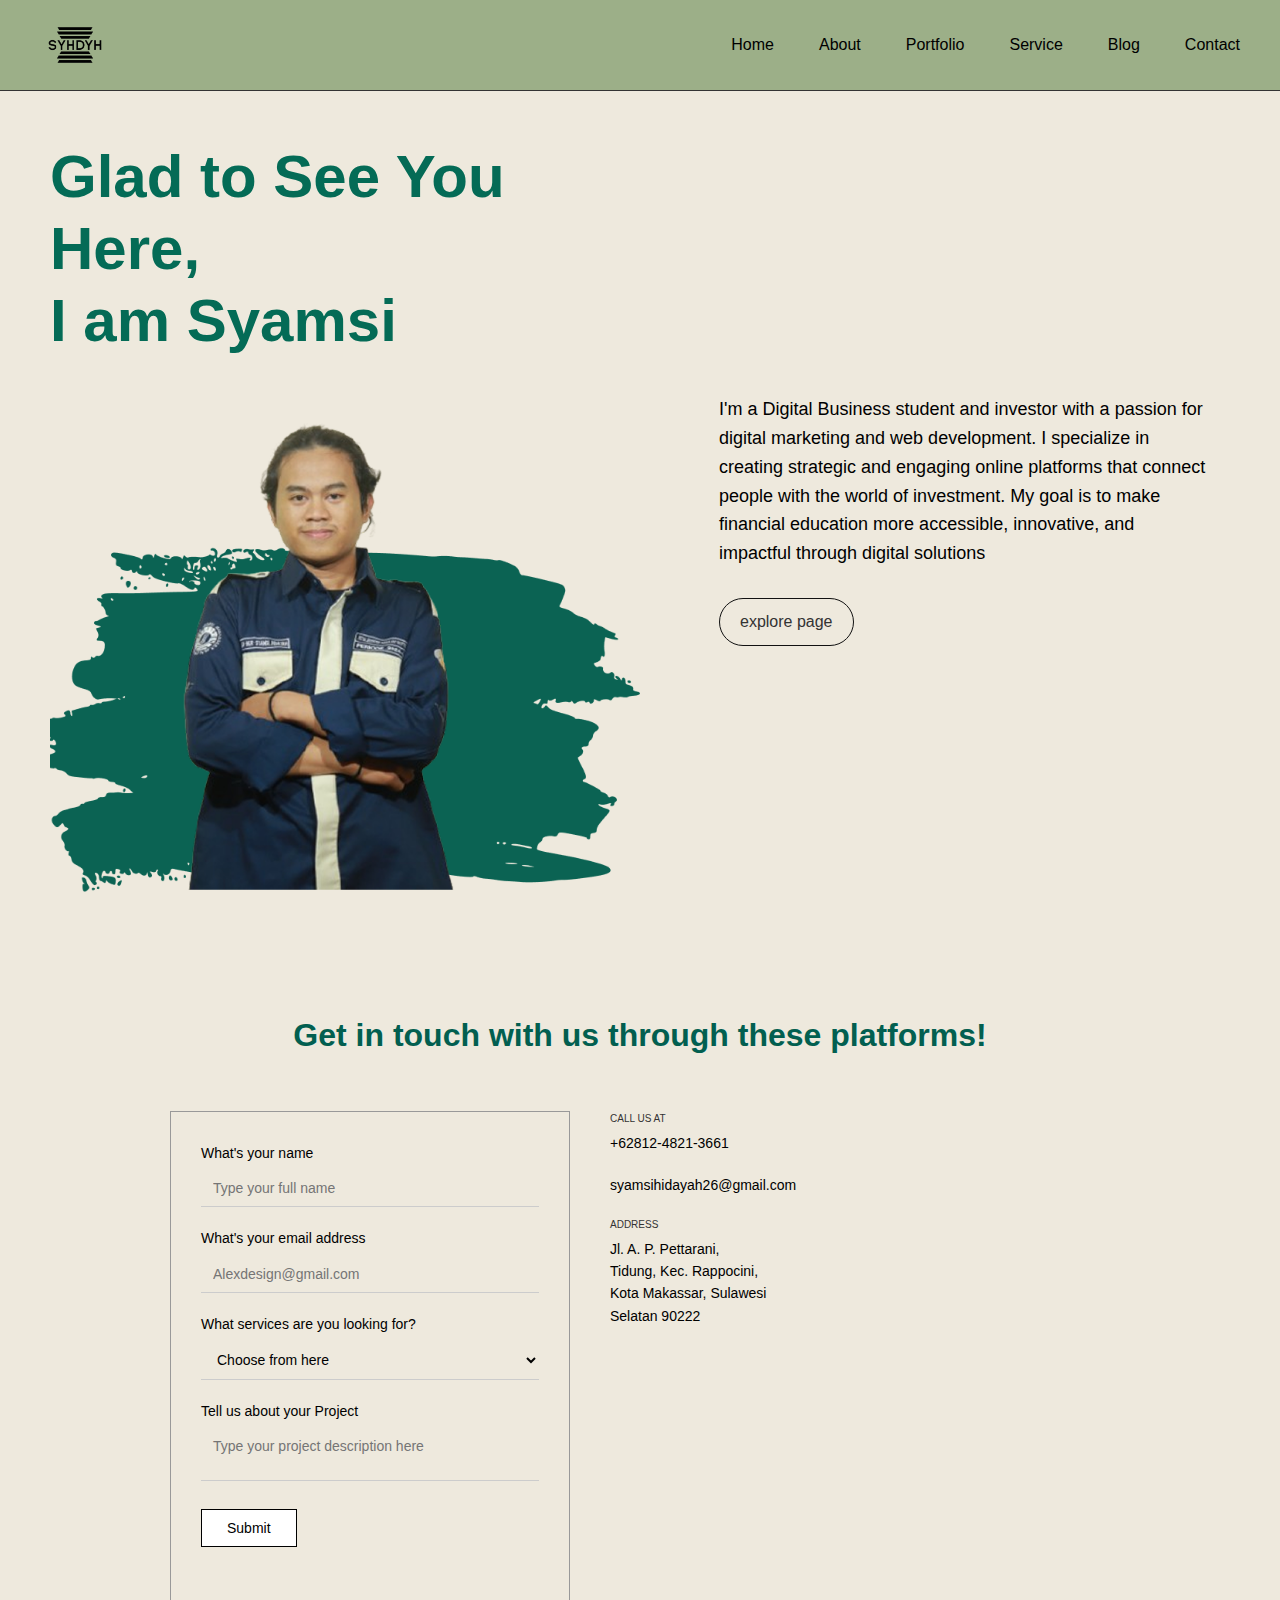
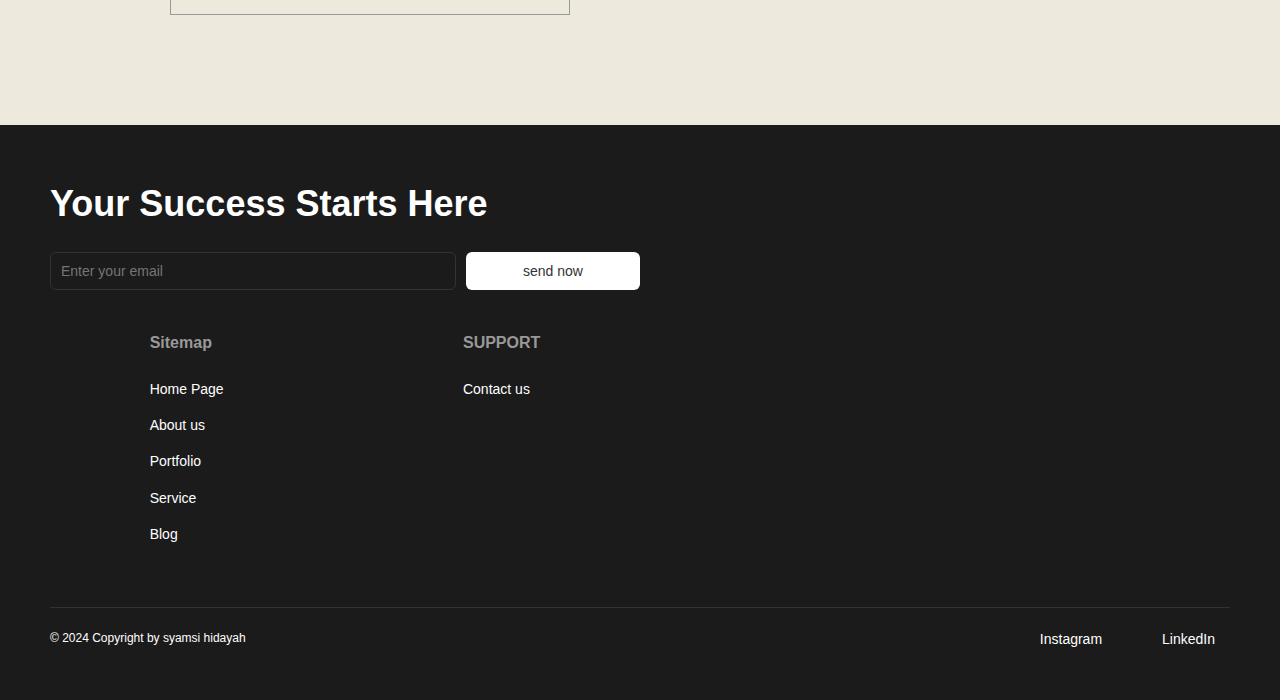
==== index.html @ 80191fd8 "first commit" ====
<!DOCTYPE html>
<html lang="en">
<head>
    <meta charset="UTF-8">
    <meta name="viewport" content="width=device-width, initial-scale=1.0">
    <title>SYHDYH - Digital Business & Investment</title>
    <link rel="stylesheet" href="style.css">
</head>
<body>
    <!-- Header Section -->
    <header>
        <div class="logo">
          <img src="asset/images/logo1.png" alt="SYHDYH Logo" width="70"> 
        </div>
        <nav>
            <ul>
                <li><a href="index.html">Home</a></li>
                <li><a href="about.html">About</a></li>
                <li><a href="portfolio.html">Portfolio</a></li>
                <li><a href="service.html">Service</a></li>
                <li><a href="blog.html">Blog</a></li>
                <li><a href="contact.html">Contact</a></li>
            </ul>
        </nav>
    </header>

    <!-- Hero Section -->
    <section class="hero">
        <div class="hero-content">
            <div class="hero-text">
                <h1>Glad to See You Here,<br>I am Syamsi</h1>
                <div class="hero-image">
                    <img src="asset/images/Vector (1).png" alt="Syamsi Photo">
                </div>
            </div>
            <div class="hero-description">
                <p>I'm a Digital Business student and investor with a passion for digital marketing and web development. I specialize in creating strategic and engaging online platforms that connect people with the world of investment. My goal is to make financial education more accessible, innovative, and impactful through digital solutions</p>
                <a href="about.html" class="button">explore page</a>
            </div>
        </div>
    </section>


    <!-- Contact Section -->
    <section class="contact">
        <h1>Get in touch with us through these platforms!</h1>
        
        <div class="contact-content">
            <div class="contact-form">
                <div class="form-group">
                    <label for="name">What's your name</label>
                    <input type="text" id="name" placeholder="Type your full name">
                </div>
                <div class="form-group">
                    <label for="email">What's your email address</label>
                    <input type="email" id="email" placeholder="Alexdesign@gmail.com">
                </div>
                <div class="form-group">
                    <label for="service">What services are you looking for?</label>
                    <select id="service">
                        <option>Choose from here</option>
                    </select>
                </div>
                <div class="form-group">
                    <label for="project">Tell us about your Project</label>
                    <textarea id="project" placeholder="Type your project description here"></textarea>
                </div>
                <button class="submit-btn">Submit</button>
            </div>
            
            <div class="contact-info">
                <div class="call-info">
                    <h3>CALL US AT</h3>
                    <p>+62812-4821-3661</p>
                    <p>syamsihidayah26@gmail.com</p>
                </div>
                
                <div class="address-info">
                    <h3>ADDRESS</h3>
                    <p>Jl. A. P. Pettarani,<br>Tidung, Kec. Rappocini,<br>Kota Makassar, Sulawesi<br>Selatan 90222</p>
                </div>
                
                <div class="map">
                  <iframe src="https://www.google.com/maps/embed?pb=!1m18!1m12!1m3!1d3973.5978811319296!2d119.43183027428509!3d-5.168203652189475!2m3!1f0!2f0!3f0!3m2!1i1024!2i768!4f13.1!3m3!1m2!1s0x2dbee2921c968ef5%3A0x5e45e54ba0e4859a!2sUnm%20Gunung%20Sari!5e0!3m2!1sid!2sid!4v1744036723711!5m2!1sid!2sid"
                    width="500"
                    height="250"
                    style="border:0;"
                    allowfullscreen=""
                    loading="lazy"
                    referrerpolicy="no-referrer-when-downgrade">
                  </iframe>
               </div>
           </section>


    <!-- Footer -->
    <footer>
        <div class="footer-top">
            <div class="footer-text">
                <h2>Your Success Starts Here</h2>
                <div class="subscribe">
                    <input type="email" placeholder="Enter your email">
                    <button>send now</button>
                </div>
            </div>
            
            <div class="footer-links">
                <div class="footer-column">
                    <h3>sitemap</h3>
                    <ul>
                        <li><a href="#">Home Page</a></li>
                        <li><a href="#">About us</a></li>
                        <li><a href="#">Portfolio</a></li>
                        <li><a href="#">Service</a></li>
                        <li><a href="#">Blog</a></li>
                    </ul>
                </div>
                
                <div class="footer-column">
                    <h3>SUPPORT</h3>
                    <ul>
                        <li><a href="#">Contact us</a></li>
                    </ul>
                </div>
            </div>
        </div>
        
        <div class="footer-bottom">
            <p>© 2024 Copyright by syamsi hidayah</p>
            <div class="social-links">
              <a href="https://www.instagram.com/skuuvsy?igsh=d215NnpuN252MmZx" target="_blank">
                <i class="fab fa-instagram"></i> Instagram
            </a>
            <a href="https://www.linkedin.com/in/muhammad-nur-syamsi-hidayah-328135246" target="_blank">
                <i class="fab fa-linkedin"></i> LinkedIn
            </a>
            </div>
        </div>
    </footer>
</body>
</html>
---- style.css ----
/* Global Styles */
* {
    margin: 0;
    padding: 0;
    box-sizing: border-box;
    font-family: Arial, sans-serif;
}

body {
    background-color: #eaeee0;
    color: #333;
    line-height: 1.6;
}

a {
    text-decoration: none;
    color: inherit;
}

ul {
    list-style: none;
}

h1, h2, h3, h4 {
    font-weight: bold;
}

.button {
    display: inline-block;
    background-color: #c5ceb5;
    color: #333;
    padding: 12px 25px;
    border-radius: 30px;
    font-weight: bold;
    text-transform: lowercase;
    transition: all 0.3s ease;
}

.button:hover {
    background-color: #046b56;
    color: white;
}

/* Header Styles */
header {
    background-color: #c5ceb5;
    display: flex;
    justify-content: space-between;
    align-items: center;
    padding: 20px 50px;
}

.logo {
    display: flex;
    align-items: center;
}

.logo h1 {
    font-size: 24px;
    font-weight: bold;
    margin-left: 10px;
}

nav ul {
    display: flex;
}

nav ul li {
    margin-left: 25px;
}

nav ul li a {
    font-weight: 500;
}

nav ul li a:hover {
    color: #046b56;
}

/* Hero Section */
.hero {
    padding: 50px;
    min-height: 80vh;
    display: flex;
    align-items: center;
}

.hero-content {
    display: flex;
    justify-content: space-between;
    align-items: center;
    width: 100%;
}

.hero-text {
    position: relative;
    width: 50%;
}

.hero-text h1 {
    font-size: 60px;
    color: #046b56;
    line-height: 1.2;
    margin-bottom: 20px;
}

.hero-image {
    position: relative;
    margin-top: 30px;
}

.hero-image img {
    max-width: 100%;
    position: relative;
    z-index: 2;
}

.hero-description {
    width: 45%;
    padding: 20px;
}

.hero-description p {
    font-size: 18px;
    margin-bottom: 30px;
}

/* Journey Section */
.journey {
    padding: 50px;
}

.journey h2 {
    font-size: 36px;
    color: #046b56;
    margin-bottom: 30px;
}

.journey-content {
    display: flex;
    gap: 40px;
}

.profile-image {
    position: relative;
    width: 40%;
}

.profile-image img {
    width: 100%;
    position: relative;
    z-index: 2;
}

.about-me {
    width: 60%;
}

.about-me h3 {
    font-size: 24px;
    margin-bottom: 20px;
}

.profile-info h4 {
    font-size: 20px;
    margin-bottom: 15px;
}

.profile-info p {
    margin-bottom: 15px;
    font-size: 14px;
}

.personal-info {
    display: flex;
    gap: 20px;
    margin-top: 30px;
}

.personal-info p {
    font-size: 14px;
    line-height: 1.5;
}


#portfolio {
    padding: 50px 20px;
}

.section-title {
    text-align: center;
    font-size: 2rem;
    margin-bottom: 30px;
}

.experience-items {
    display: flex;
    flex-direction: column;
    gap: 40px;
    padding: 0 60px;
  }
  
  .experience-item {
    display: flex;
    gap: 30px;
    align-items: flex-start;
    background: #f5f3eb;
    padding: 20px;
    border-radius: 12px;
  }
  
  .experience-item img {
    width: 200px;
    border-radius: 10px;
  }
  
  /* Reset dasar */
* {
    margin: 0;
    padding: 0;
    box-sizing: border-box;
    font-family: 'Poppins', sans-serif;
  }
  
  body {
    background-color: #eee9dd;
    color: #111;
  }
  
  /* Header */
  header {
    background-color: #8fa481;
    display: flex;
    justify-content: space-between;
    align-items: center;
    padding: 15px 60px;
    border-bottom: 2px solid #000;
  }
  
  header .logo img {
    width: 70px;
  }
  
  nav ul {
    display: flex;
    gap: 20px;
    list-style: none;
  }
  
  nav ul li a {
    text-decoration: none;
    color: #000;
    font-weight: 500;
  }
  
  .section-title {
    font-size: 28px;
    font-weight: bold;
    padding: 40px 60px 20px;
    color: #044d40;
  }
  
  /* Experience Section */
  .experience-items {
    display: flex;
    flex-direction: column;
    gap: 40px;
    padding: 0 60px;
  }
  
  .experience-item {
    display: flex;
    gap: 30px;
    align-items: flex-start;
    background: #f5f3eb;
    padding: 20px;
    border-radius: 12px;
  }
  
  .experience-item img {
    width: 200px;
    border-radius: 10px;
  }
  
  .experience-content .year {
    color: red;
    font-weight: bold;
  }
  
  .experience-content h3 {
    text-transform: lowercase;
    font-weight: bold;
    margin: 5px 0;
  }
  
  .view-btn {
    display: inline-block;
    margin-top: 10px;
    padding: 6px 12px;
    border: 1px solid #444;
    text-decoration: none;
    color: #000;
    background: #fff;
    transition: 0.3s;
  }
  
  .view-btn:hover {
    background: #ddd;
  }
  
  /* Certificate Section */
  .certificates {
    padding: 40px 60px;
  }
  
  .certificate-items {
    display: flex;
    gap: 20px;
    flex-wrap: wrap;
    justify-content: flex-start;
  }
  
  .certificate-item {
    background: white;
    border-radius: 10px;
    width: 250px;
    padding: 15px;
    box-shadow: 0 2px 8px rgba(0,0,0,0.1);
  }
  
  .certificate-item img {
    width: 100%;
    border-radius: 8px;
  }
  
  /* Tombol View All */
  .centered-btn {
    display: flex;
    justify-content: center;
    margin: 20px 0;
  }
  
  .view-all {
    padding: 8px 16px;
    border: 1px solid #444;
    text-decoration: none;
    color: #000;
    background: #fff;
    transition: 0.3s;
  }
  
  .view-all:hover {
    background: #ddd;
  }
  
  /* Footer */
  footer {
    background: #1c1c1c;
    color: #fff;
    padding: 40px 60px;
  }
  
  .footer-top {
    display: flex;
    justify-content: space-between;
    flex-wrap: wrap;
    gap: 40px;
  }
  
  .footer-text h2 {
    font-size: 22px;
    margin-bottom: 10px;
  }
  
  .subscribe {
    display: flex;
    gap: 10px;
  }
  
  .subscribe input {
    padding: 10px;
    border: none;
    border-radius: 6px;
    width: 250px;
  }
  
  .subscribe button {
    background: #eee9dd;
    border: none;
    padding: 10px 16px;
    border-radius: 6px;
    cursor: pointer;
  }
  
  .footer-column h3 {
    text-transform: uppercase;
    font-size: 16px;
    margin-bottom: 10px;
  }
  
  .footer-column ul {
    list-style: none;
  }
  
  .footer-column ul li a {
    text-decoration: none;
    color: #fff;
    line-height: 1.8;
  }
  
  .footer-bottom {
    display: flex;
    justify-content: space-between;
    align-items: center;
    margin-top: 40px;
    border-top: 1px solid #444;
    padding-top: 20px;
  }
  
  .social-links a {
    color: #fff;
    margin-left: 20px;
    text-decoration: none;
  }  
  
/* GENERAL RESET */
* {
    margin: 0;
    padding: 0;
    box-sizing: border-box;
    font-family: 'Poppins', sans-serif;
  }
  
  /* HEADER */
  header {
    display: flex;
    justify-content: space-between;
    align-items: center;
    padding: 20px 60px;
    background-color: #a4b897;
    border-bottom: 1px solid #333;
  }
  nav ul {
    list-style: none;
    display: flex;
    gap: 20px;
  }
  nav a {
    text-decoration: none;
    color: #111;
    font-weight: 400;
  }
  
  /* MAIN SERVICE SECTION */
  .investment {
    background: #f7f2e8;
    padding: 80px 60px;
  }
  .investment h1 {
    font-size: 4rem;
    color: #005837;
    margin-bottom: 40px;
  }
  .investment-content {
    display: flex;
    justify-content: space-between;
    align-items: center;
    margin-bottom: 80px;
  }
  .investment-services {
    max-width: 400px;
  }
  .service-items {
    display: flex;
    flex-direction: column;
    gap: 20px;
    margin-bottom: 30px;
  }
  .service-item {
    padding: 10px;
    border-bottom: 1px solid #aaa;
    font-weight: 300;
    cursor: pointer;
  }
  .service-item.active {
    font-weight: bold;
  }
  .investment-image {
    position: relative;
  }
  .investment-image img {
    max-height: 400px;
    z-index: 2;
    position: relative;
  }
  .green-splash {
    background-color: #005837;
    position: absolute;
    width: 100%;
    height: 100%;
    z-index: 1;
    top: 30px;
    left: -30px;
    clip-path: polygon(0 0, 100% 20%, 80% 100%, 0 80%);
  }
  
  /* EXPERTISE SECTION */
  .investment h2 {
    font-size: 2.5rem;
    color: #005837;
    margin-bottom: 40px;
  }
  .expertise-content {
    display: flex;
    justify-content: space-between;
    align-items: center;
  }
  .expertise-info {
    max-width: 400px;
  }
  .expertise-info h3 {
    font-size: 1.2rem;
    margin-bottom: 10px;
  }
  .expertise-info p {
    font-size: 0.9rem;
    margin-bottom: 30px;
  }
  .expertise-item {
    display: flex;
    justify-content: space-between;
    margin-bottom: 15px;
    font-weight: 500;
  }
  .expertise-item .plus {
    font-weight: bold;
    font-size: 1.2rem;
  }
  .graph-image img {
    max-width: 300px;
  }
  
  /* BUTTONS */
  .button, button {
    padding: 10px 20px;
    border: 1px solid #111;
    background-color: transparent;
    font-weight: 500;
    cursor: pointer;
    transition: all 0.3s;
  }
  .button:hover, button:hover {
    background-color: #111;
    color: white;
  }
  
  /* FOOTER */
  footer {
    background-color: #111;
    color: white;
    padding: 60px;
  }
  .footer-top {
    display: flex;
    justify-content: space-between;
    flex-wrap: wrap;
  }
  .footer-text h2 {
    font-size: 2rem;
    margin-bottom: 20px;
  }
  .subscribe {
    display: flex;
    gap: 10px;
  }
  .subscribe input {
    padding: 10px;
    border: none;
    outline: none;
    width: 200px;
  }
  .subscribe button {
    background-color: white;
    color: black;
    border: none;
    padding: 10px 20px;
    cursor: pointer;
  }
  .footer-links {
    display: flex;
    gap: 60px;
  }
  .footer-column h3 {
    margin-bottom: 15px;
    font-size: 1rem;
  }
  .footer-column ul {
    list-style: none;
  }
  .footer-column li {
    margin-bottom: 10px;
  }
  .footer-column a {
    color: white;
    text-decoration: none;
    font-size: 0.9rem;
  }
  .footer-bottom {
    margin-top: 40px;
    border-top: 1px solid #444;
    padding-top: 20px;
    display: flex;
    justify-content: space-between;
    flex-wrap: wrap;
    font-size: 0.8rem;
  }
  .social-links a {
    color: white;
    margin-right: 15px;
    text-decoration: none;
  }
  

/* Article Section */
.articles {
    padding: 50px;
}

.articles h1 {
    font-size: 48px;
    color: #046b56;
    text-align: center;
    margin-bottom: 30px;
}

.article-tabs {
    display: flex;
    justify-content: center;
    gap: 30px;
    margin-bottom: 30px;
}

.tab {
    font-size: 18px;
    cursor: pointer;
}

.tab.active {
    color: #046b56;
    font-weight: bold;
}

.article-items {
    display: grid;
    grid-template-columns: repeat(3, 1fr);
    gap: 20px;
    margin-bottom: 30px;
}

.article-item {
    position: relative;
}

.article-item img {
    width: 100%;
    height: 180px;
    object-fit: cover;
    border-radius: 5px;
}

.category {
    display: block;
    font-size: 12px;
    color: #666;
    margin: 10px 0;
}

.article-item h3 {
    font-size: 16px;
    margin-bottom: 10px;
}

.article-item a {
    font-size: 14px;
    color: #046b56;
}

.see-more {
    display: block;
    background-color: #c5ceb5;
    width: 120px;
    padding: 10px 20px;
    border-radius: 5px;
    text-align: center;
    margin: 30px auto;
}

.blog-items {
    display: grid;
    grid-template-columns: repeat(3, 1fr);
    gap: 20px;
    margin-bottom: 30px;
}

.blog-item img {
    width: 100%;
    height: 180px;
    object-fit: cover;
    margin-bottom: 15px;
}

.blog-item h3 {
    font-size: 16px;
    text-align: center;
}

/* General Styles */
body {
    font-family: 'Poppins', sans-serif;
    margin: 0;
    padding: 0;
    color: #000;
}

/* Header (optional tweak) */
header {
    display: flex;
    justify-content: space-between;
    align-items: center;
    padding: 10px 40px;
    background-color: #9CAF88;
}

nav ul {
    display: flex;
    list-style: none;
    gap: 20px;
}

nav ul li a {
    text-decoration: none;
    color: #000;
    font-weight: 400;
}

/* Contact Section */
.contact {
    padding: 60px 40px;
}

.contact h1 {
    font-size: 32px;
    font-weight: 700;
    color: #025F50;
    text-align: center;
    margin-bottom: 50px;
}

.contact-content {
    display: flex;
    flex-wrap: wrap;
    gap: 40px;
    justify-content: center;
}

/* Contact Form */
.contact-form {
    flex: 1;
    min-width: 350px;
    max-width: 400px;
    border: 1px solid #999;
    padding: 30px;
}

.form-group {
    margin-bottom: 20px;
}

.form-group label {
    display: block;
    font-size: 14px;
    margin-bottom: 6px;
}

.form-group input,
.form-group textarea,
.form-group select {
    width: 100%;
    padding: 10px 12px;
    font-size: 14px;
    border: none;
    border-bottom: 1px solid #ccc;
    outline: none;
    resize: none;
    background: transparent;
}

.submit-btn {
    padding: 10px 25px;
    font-size: 14px;
    border: 1px solid #000;
    background: white;
    cursor: pointer;
}

/* Contact Info */
.contact-info {
    flex: 1;
    min-width: 350px;
    max-width: 500px;
}

.call-info h3,
.address-info h3 {
    font-size: 10px;
    font-weight: 500;
    color: #333;
    margin-bottom: 5px;
    text-transform: uppercase;
}

.call-info p,
.address-info p {
    font-size: 14px;
    margin: 5px 0 20px 0;
    color: #000;
}

/* Map */
.map iframe {
    width: 100%;
    height: 250px;
    border: none;
    margin-top: 10px;
}

/* Footer */
footer {
    background-color: #141414;
    color: #fff;
    padding: 60px 40px 20px;
    margin-top: 50px;
}

.footer-top {
    display: flex;
    justify-content: space-between;
    flex-wrap: wrap;
    gap: 40px;
    margin-bottom: 30px;
}

.footer-text h2 {
    font-size: 24px;
    margin-bottom: 20px;
}

.subscribe {
    display: flex;
    gap: 10px;
}

.subscribe input {
    padding: 10px;
    width: 200px;
    font-size: 14px;
    border: none;
}

.subscribe button {
    padding: 10px 20px;
    font-size: 14px;
    border: none;
    background: #fff;
    color: #000;
    cursor: pointer;
}

.footer-links {
    display: flex;
    gap: 40px;
}

.footer-column h3 {
    text-transform: uppercase;
    font-size: 14px;
    margin-bottom: 10px;
}

.footer-column ul {
    list-style: none;
    padding: 0;
}

.footer-column li {
    margin-bottom: 6px;
}

.footer-column a {
    color: #fff;
    font-size: 14px;
    text-decoration: none;
}

.footer-bottom {
    border-top: 1px solid #555;
    padding-top: 20px;
    display: flex;
    justify-content: space-between;
    align-items: center;
    flex-wrap: wrap;
}

.footer-bottom p {
    font-size: 12px;
}

.social-links a {
    color: #fff;
    text-decoration: none;
    margin-right: 15px;
    font-size: 14px;
    display: inline-flex;
    align-items: center;
}

.social-links i {
    margin-right: 5px;
}


/* Footer */
footer {
    background-color: #1b1b1b;
    color: white;
    padding: 50px;
}

.footer-top {
    display: flex;
    justify-content: space-between;
    margin-bottom: 50px;
}

.footer-text {
    width: 50%;
}

.footer-text h2 {
    font-size: 36px;
    margin-bottom: 20px;
}

.subscribe {
    display: flex;
    margin-top: 20px;
}

.subscribe input {
    width: 70%;
    padding: 10px;
    border: 1px solid #333;
    background-color: transparent;
    color: white;
}

.subscribe button {
    width: 30%;
    background-color: white;
    color: #333;
    border: none;
    padding: 10px;
    cursor: pointer;
}

.footer-links {
    width: 50%;
    display: flex;
    justify-content: space-around;
}

.footer-column h3 {
    color: #999;
    font-size: 16px;
    margin-bottom: 20px;
    text-transform: capitalize;
}

.footer-column ul li {
    margin-bottom: 10px;
}

.footer-column ul li a:hover {
    color: #c5ceb5;
}

.footer-bottom {
    display: flex;
    justify-content: space-between;
    align-items: center;
    padding-top: 20px;
    border-top: 1px solid #333;
}

.social-links {
    display: flex;
    gap: 20px;
}

.social-link {
    display: flex;
    align-items: center;
    gap: 5px;
}

/* Responsive Styles */
@media (max-width: 992px) {
    .hero-content, 
    .journey-content,
    .investment-content,
    .expertise-content,
    .contact-content,
    .footer-top {
        flex-direction: column;
    }
    
    .hero-text,
    .hero-description,
    .profile-image,
    .about-me,
    .investment-services,
    .investment-image,
    .expertise-info,
    .graph-image,
    .contact-form,
    .contact-info,
    .footer-text,
    .footer-links {
        width: 100%;
        margin-bottom: 30px;
    }
    
    .experience-items,
    .certificate-items,
    .article-items,
    .blog-items {
        grid-template-columns: repeat(2, 1fr);
    }
    
    header {
        flex-direction: column;
        padding: 20px;
    }
    
    nav ul {
        margin-top: 20px;
        flex-wrap: wrap;
        justify-content: center;
    }
    
    nav ul li {
        margin: 0 10px 10px;
    }
}

@media (max-width: 768px) {
    .experience-items,
    .certificate-items,
    .article-items,
    .blog-items {
        grid-template-columns: 1fr;
    }
    
    .hero-text h1 {
        font-size: 42px;
    }
    
    .investment h1 {
        font-size: 36px;
    }
    
    .personal-info {
        flex-direction: column;
    }
    
    .footer-bottom {
        flex-direction: column;
        gap: 20px;
    }
    
    .social-links {
        width: 100%;
        justify-content: center;
    }
}
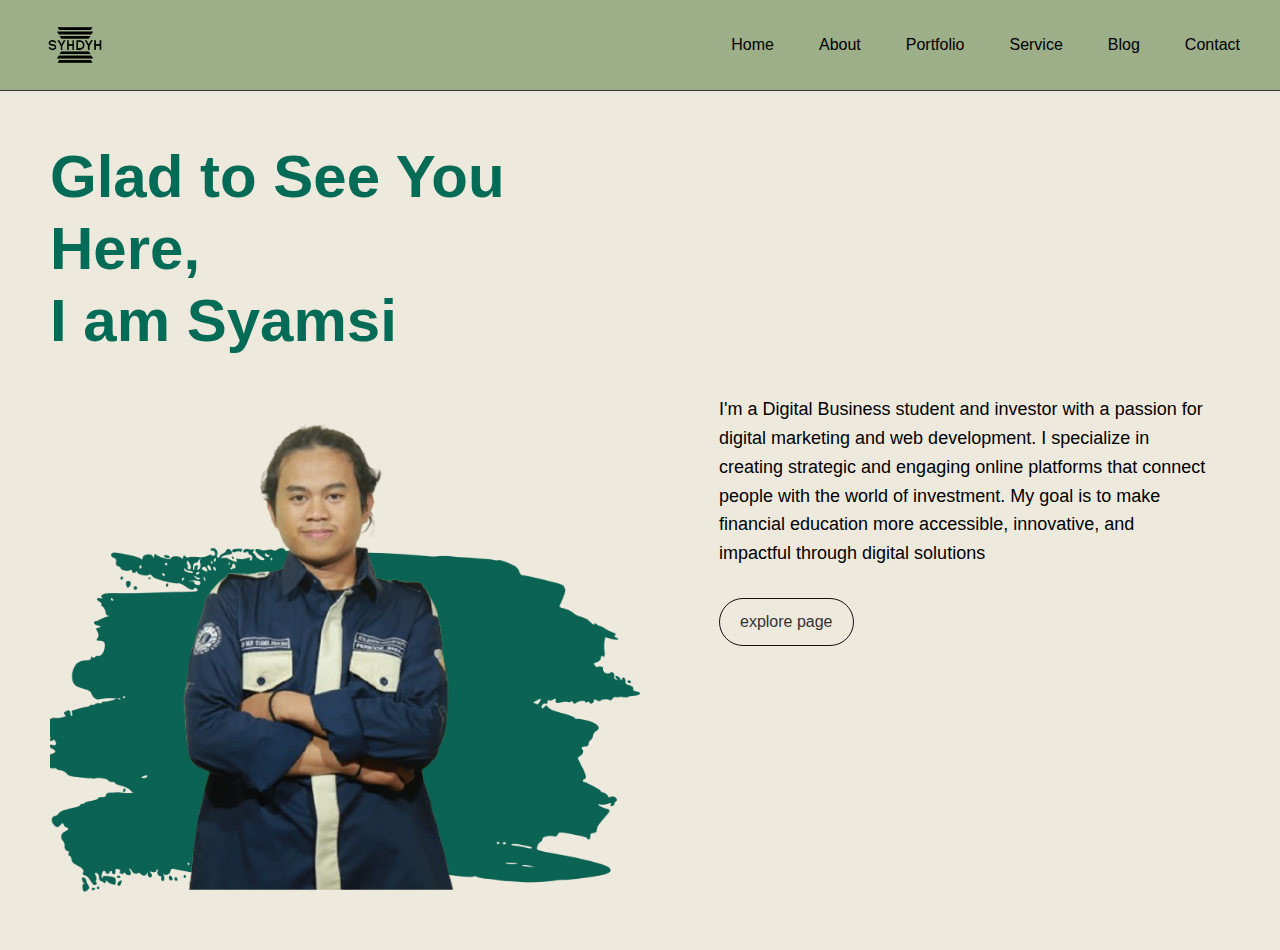
==== commit 961a9d74: "update" ====
--- a/index.html
+++ b/index.html
@@ -5,6 +5,8 @@
     <meta name="viewport" content="width=device-width, initial-scale=1.0">
     <title>SYHDYH - Digital Business & Investment</title>
     <link rel="stylesheet" href="style.css">
+    <link href="https://fonts.googleapis.com/css2?family=Outfit:wght@300;400;500;700&family=Teko:wght@400;600;700&display=swap" rel="stylesheet">
+
 </head>
 <body>
     <!-- Header Section -->
@@ -40,102 +42,5 @@
         </div>
     </section>
 
-
-    <!-- Contact Section -->
-    <section class="contact">
-        <h1>Get in touch with us through these platforms!</h1>
-        
-        <div class="contact-content">
-            <div class="contact-form">
-                <div class="form-group">
-                    <label for="name">What's your name</label>
-                    <input type="text" id="name" placeholder="Type your full name">
-                </div>
-                <div class="form-group">
-                    <label for="email">What's your email address</label>
-                    <input type="email" id="email" placeholder="Alexdesign@gmail.com">
-                </div>
-                <div class="form-group">
-                    <label for="service">What services are you looking for?</label>
-                    <select id="service">
-                        <option>Choose from here</option>
-                    </select>
-                </div>
-                <div class="form-group">
-                    <label for="project">Tell us about your Project</label>
-                    <textarea id="project" placeholder="Type your project description here"></textarea>
-                </div>
-                <button class="submit-btn">Submit</button>
-            </div>
-            
-            <div class="contact-info">
-                <div class="call-info">
-                    <h3>CALL US AT</h3>
-                    <p>+62812-4821-3661</p>
-                    <p>syamsihidayah26@gmail.com</p>
-                </div>
-                
-                <div class="address-info">
-                    <h3>ADDRESS</h3>
-                    <p>Jl. A. P. Pettarani,<br>Tidung, Kec. Rappocini,<br>Kota Makassar, Sulawesi<br>Selatan 90222</p>
-                </div>
-                
-                <div class="map">
-                  <iframe src="https://www.google.com/maps/embed?pb=!1m18!1m12!1m3!1d3973.5978811319296!2d119.43183027428509!3d-5.168203652189475!2m3!1f0!2f0!3f0!3m2!1i1024!2i768!4f13.1!3m3!1m2!1s0x2dbee2921c968ef5%3A0x5e45e54ba0e4859a!2sUnm%20Gunung%20Sari!5e0!3m2!1sid!2sid!4v1744036723711!5m2!1sid!2sid"
-                    width="500"
-                    height="250"
-                    style="border:0;"
-                    allowfullscreen=""
-                    loading="lazy"
-                    referrerpolicy="no-referrer-when-downgrade">
-                  </iframe>
-               </div>
-           </section>
-
-
-    <!-- Footer -->
-    <footer>
-        <div class="footer-top">
-            <div class="footer-text">
-                <h2>Your Success Starts Here</h2>
-                <div class="subscribe">
-                    <input type="email" placeholder="Enter your email">
-                    <button>send now</button>
-                </div>
-            </div>
-            
-            <div class="footer-links">
-                <div class="footer-column">
-                    <h3>sitemap</h3>
-                    <ul>
-                        <li><a href="#">Home Page</a></li>
-                        <li><a href="#">About us</a></li>
-                        <li><a href="#">Portfolio</a></li>
-                        <li><a href="#">Service</a></li>
-                        <li><a href="#">Blog</a></li>
-                    </ul>
-                </div>
-                
-                <div class="footer-column">
-                    <h3>SUPPORT</h3>
-                    <ul>
-                        <li><a href="#">Contact us</a></li>
-                    </ul>
-                </div>
-            </div>
-        </div>
-        
-        <div class="footer-bottom">
-            <p>© 2024 Copyright by syamsi hidayah</p>
-            <div class="social-links">
-              <a href="https://www.instagram.com/skuuvsy?igsh=d215NnpuN252MmZx" target="_blank">
-                <i class="fab fa-instagram"></i> Instagram
-            </a>
-            <a href="https://www.linkedin.com/in/muhammad-nur-syamsi-hidayah-328135246" target="_blank">
-                <i class="fab fa-linkedin"></i> LinkedIn
-            </a>
-            </div>
-        </div>
-    </footer>
 </body>
 </html>--- a/style.css
+++ b/style.css
@@ -126,60 +126,91 @@
 }
 
 /* Journey Section */
-.journey {
-    padding: 50px;
-}
-
-.journey h2 {
-    font-size: 36px;
-    color: #046b56;
-    margin-bottom: 30px;
-}
-
-.journey-content {
-    display: flex;
-    gap: 40px;
-}
-
-.profile-image {
-    position: relative;
-    width: 40%;
-}
-
-.profile-image img {
-    width: 100%;
-    position: relative;
-    z-index: 2;
-}
-
-.about-me {
-    width: 60%;
-}
-
-.about-me h3 {
-    font-size: 24px;
-    margin-bottom: 20px;
-}
-
-.profile-info h4 {
-    font-size: 20px;
-    margin-bottom: 15px;
-}
-
-.profile-info p {
-    margin-bottom: 15px;
-    font-size: 14px;
-}
-
-.personal-info {
-    display: flex;
-    gap: 20px;
-    margin-top: 30px;
-}
-
-.personal-info p {
-    font-size: 14px;
-    line-height: 1.5;
+.about-wrapper {
+  padding: 60px;
+  background-color: #eee9dd;
+}
+
+.about-hero {
+  display: flex;
+  align-items: flex-start;
+  justify-content: space-between;
+  margin-bottom: 60px;
+  position: relative;
+  gap: 40px;
+}
+
+.profile-img {
+  width: 560px;
+  max-width: 100%;
+}
+
+.hero-right {
+  position: absolute;
+  right: 80px;
+  top: 160px; 
+  text-align: right;
+}
+
+.hero-right h1 {
+  font-size: 60px;
+  color: #046b56 !important;
+  margin-bottom: 100px; 
+}
+
+.explore-btn {
+  padding: 12px 28px;
+  font-size: 14px;
+  background-color: #c5ceb5;
+  border: none;
+  border-radius: 25px;
+  cursor: pointer;
+  transition: 0.3s;
+}
+
+.explore-btn:hover {
+  background-color: #046b56;
+  color: white;
+}
+
+.subtitle {
+  text-align: center;
+  font-weight: bold;
+  font-size: 20px;
+  margin-bottom: 30px;
+  font-family: 'Poppins', sans-serif;
+}
+
+.about-details {
+  display: flex;
+  justify-content: space-between;
+  gap: 40px;
+  flex-wrap: wrap;
+}
+
+.left-info {
+  flex: 1;
+  min-width: 280px;
+}
+
+.left-info h2 {
+  color: #046b56;
+  font-size: 20px;
+  margin-bottom: 20px;
+}
+
+.info-card {
+  background-color: #d7e0cb;
+  padding: 20px;
+  border-radius: 10px;
+  font-size: 14px;
+}
+
+.right-paragraph {
+  flex: 2;
+  min-width: 300px;
+  font-size: 15px;
+  line-height: 1.7;
 }
 
 
@@ -552,72 +583,6 @@
   .button:hover, button:hover {
     background-color: #111;
     color: white;
-  }
-  
-  /* FOOTER */
-  footer {
-    background-color: #111;
-    color: white;
-    padding: 60px;
-  }
-  .footer-top {
-    display: flex;
-    justify-content: space-between;
-    flex-wrap: wrap;
-  }
-  .footer-text h2 {
-    font-size: 2rem;
-    margin-bottom: 20px;
-  }
-  .subscribe {
-    display: flex;
-    gap: 10px;
-  }
-  .subscribe input {
-    padding: 10px;
-    border: none;
-    outline: none;
-    width: 200px;
-  }
-  .subscribe button {
-    background-color: white;
-    color: black;
-    border: none;
-    padding: 10px 20px;
-    cursor: pointer;
-  }
-  .footer-links {
-    display: flex;
-    gap: 60px;
-  }
-  .footer-column h3 {
-    margin-bottom: 15px;
-    font-size: 1rem;
-  }
-  .footer-column ul {
-    list-style: none;
-  }
-  .footer-column li {
-    margin-bottom: 10px;
-  }
-  .footer-column a {
-    color: white;
-    text-decoration: none;
-    font-size: 0.9rem;
-  }
-  .footer-bottom {
-    margin-top: 40px;
-    border-top: 1px solid #444;
-    padding-top: 20px;
-    display: flex;
-    justify-content: space-between;
-    flex-wrap: wrap;
-    font-size: 0.8rem;
-  }
-  .social-links a {
-    color: white;
-    margin-right: 15px;
-    text-decoration: none;
   }
   
 
@@ -929,88 +894,104 @@
 }
 
 
-/* Footer */
-footer {
-    background-color: #1b1b1b;
-    color: white;
-    padding: 50px;
+.footer {
+  background-color: #1a1a1a;
+  color: white;
+  padding: 60px 80px;
+  font-family: 'Poppins', sans-serif;
 }
 
 .footer-top {
-    display: flex;
-    justify-content: space-between;
-    margin-bottom: 50px;
-}
-
-.footer-text {
-    width: 50%;
-}
-
-.footer-text h2 {
-    font-size: 36px;
-    margin-bottom: 20px;
+  display: flex;
+  justify-content: space-between;
+  flex-wrap: wrap;
+}
+
+.footer-left h2 {
+  font-size: 36px;
+  font-weight: 700;
+  margin-bottom: 20px;
 }
 
 .subscribe {
-    display: flex;
-    margin-top: 20px;
+  display: flex;
+  gap: 10px;
+  margin-top: 20px;
 }
 
 .subscribe input {
-    width: 70%;
-    padding: 10px;
-    border: 1px solid #333;
-    background-color: transparent;
-    color: white;
+  padding: 12px 20px;
+  border: 1px solid #fff;
+  background-color: transparent;
+  color: white;
+  width: 250px;
 }
 
 .subscribe button {
-    width: 30%;
-    background-color: white;
-    color: #333;
-    border: none;
-    padding: 10px;
-    cursor: pointer;
-}
-
-.footer-links {
-    width: 50%;
-    display: flex;
-    justify-content: space-around;
+  padding: 12px 20px;
+  background-color: white;
+  color: black;
+  border: none;
+  cursor: pointer;
+  font-weight: bold;
+}
+
+.footer-right {
+  display: flex;
+  gap: 60px;
 }
 
 .footer-column h3 {
-    color: #999;
-    font-size: 16px;
-    margin-bottom: 20px;
-    text-transform: capitalize;
-}
-
-.footer-column ul li {
-    margin-bottom: 10px;
-}
-
-.footer-column ul li a:hover {
-    color: #c5ceb5;
+  font-size: 16px;
+  text-transform: uppercase;
+  margin-bottom: 12px;
+}
+
+.footer-column ul {
+  list-style: none;
+  padding: 0;
+}
+
+.footer-column li a {
+  color: white;
+  text-decoration: none;
+  display: block;
+  margin-bottom: 8px;
+  font-size: 14px;
 }
 
 .footer-bottom {
-    display: flex;
-    justify-content: space-between;
-    align-items: center;
-    padding-top: 20px;
-    border-top: 1px solid #333;
-}
-
-.social-links {
-    display: flex;
-    gap: 20px;
-}
-
-.social-link {
-    display: flex;
-    align-items: center;
-    gap: 5px;
+  margin-top: 40px;
+  display: flex;
+  justify-content: space-between;
+  align-items: center;
+  flex-wrap: wrap;
+}
+
+.footer-bottom p {
+  font-size: 14px;
+}
+
+.footer-bottom .social-links a {
+  display: inline-flex;
+  align-items: center;
+  margin-left: 20px;
+  color: white;
+  text-decoration: none;
+  border: 1px solid white;
+  padding: 8px 12px;
+  border-radius: 4px;
+  transition: background 0.3s;
+}
+
+.footer-bottom .social-links a img {
+  width: 16px;
+  height: 16px;
+  margin-right: 8px;
+}
+
+.footer-bottom .social-links a:hover {
+  background-color: #333;
 }
 
 /* Responsive Styles */
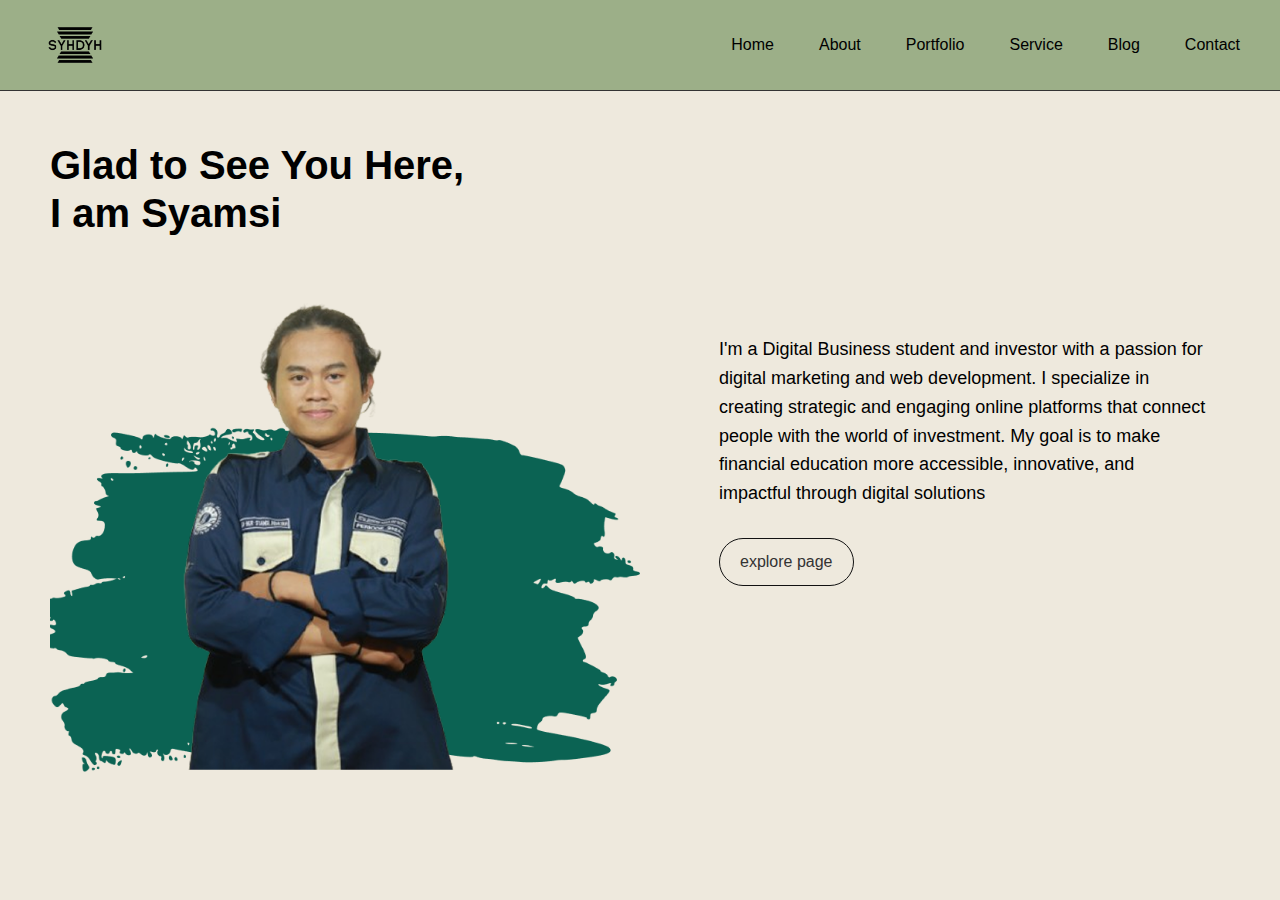
==== commit 24183357: "Update" ====
--- a/index.html
+++ b/index.html
@@ -21,7 +21,7 @@
                 <li><a href="portfolio.html">Portfolio</a></li>
                 <li><a href="service.html">Service</a></li>
                 <li><a href="blog.html">Blog</a></li>
-                <li><a href="contact.html">Contact</a></li>
+                <li><a href="Contact.html">Contact</a></li>
             </ul>
         </nav>
     </header>
--- a/style.css
+++ b/style.css
@@ -1,950 +1,855 @@
 /* Global Styles */
 * {
-    margin: 0;
-    padding: 0;
-    box-sizing: border-box;
-    font-family: Arial, sans-serif;
+  margin: 0;
+  padding: 0;
+  box-sizing: border-box;
+  font-family: Arial, sans-serif;
 }
 
 body {
-    background-color: #eaeee0;
-    color: #333;
-    line-height: 1.6;
+  background-color: #eaeee0;
+  color: #333;
+  line-height: 1.6;
 }
 
 a {
-    text-decoration: none;
-    color: inherit;
+  text-decoration: none;
+  color: inherit;
 }
 
 ul {
-    list-style: none;
+  list-style: none;
 }
 
 h1, h2, h3, h4 {
-    font-weight: bold;
+  font-weight: bold;
 }
 
 .button {
-    display: inline-block;
-    background-color: #c5ceb5;
-    color: #333;
-    padding: 12px 25px;
-    border-radius: 30px;
-    font-weight: bold;
-    text-transform: lowercase;
-    transition: all 0.3s ease;
+  display: inline-block;
+  background-color: #c5ceb5;
+  color: #333;
+  padding: 12px 25px;
+  border-radius: 30px;
+  font-weight: bold;
+  text-transform: lowercase;
+  transition: all 0.3s ease;
 }
 
 .button:hover {
-    background-color: #046b56;
-    color: white;
+  background-color: #046b56;
+  color: white;
 }
 
 /* Header Styles */
 header {
-    background-color: #c5ceb5;
-    display: flex;
-    justify-content: space-between;
-    align-items: center;
-    padding: 20px 50px;
+  background-color: #c5ceb5;
+  display: flex;
+  justify-content: space-between;
+  align-items: center;
+  padding: 20px 50px;
 }
 
 .logo {
-    display: flex;
-    align-items: center;
+  display: flex;
+  align-items: center;
 }
 
 .logo h1 {
-    font-size: 24px;
-    font-weight: bold;
-    margin-left: 10px;
+  font-size: 24px;
+  font-weight: bold;
+  margin-left: 10px;
 }
 
 nav ul {
-    display: flex;
+  display: flex;
 }
 
 nav ul li {
-    margin-left: 25px;
+  margin-left: 25px;
 }
 
 nav ul li a {
-    font-weight: 500;
+  font-weight: 500;
 }
 
 nav ul li a:hover {
-    color: #046b56;
+  color: #046b56;
 }
 
 /* Hero Section */
 .hero {
-    padding: 50px;
-    min-height: 80vh;
-    display: flex;
-    align-items: center;
+  padding: 50px;
+  min-height: 80vh;
+  display: flex;
+  align-items: center;
 }
 
 .hero-content {
-    display: flex;
-    justify-content: space-between;
-    align-items: center;
-    width: 100%;
+  display: flex;
+  justify-content: space-between;
+  align-items: center;
+  width: 100%;
 }
 
 .hero-text {
-    position: relative;
-    width: 50%;
+  position: relative;
+  width: 50%;
 }
 
 .hero-text h1 {
-    font-size: 60px;
-    color: #046b56;
-    line-height: 1.2;
-    margin-bottom: 20px;
+  font-size: 40px;
+  color: #000000;
+  line-height: 1.2;
+  margin-bottom: 20px;
 }
 
 .hero-image {
-    position: relative;
-    margin-top: 30px;
+  position: relative;
+  margin-top: 30px;
 }
 
 .hero-image img {
-    max-width: 100%;
-    position: relative;
-    z-index: 2;
+  max-width: 100%;
+  position: relative;
+  z-index: 2;
 }
 
 .hero-description {
-    width: 45%;
-    padding: 20px;
+  width: 45%;
+  padding: 20px;
 }
 
 .hero-description p {
-    font-size: 18px;
-    margin-bottom: 30px;
+  font-size: 18px;
+  margin-bottom: 30px;
 }
 
 /* Journey Section */
 .about-wrapper {
-  padding: 60px;
+padding: 60px;
+background-color: #eee9dd;
+}
+
+.about-hero {
+display: flex;
+align-items: flex-start;
+justify-content: space-between;
+margin-bottom: 60px;
+position: relative;
+gap: 40px;
+}
+
+.profile-img {
+width: 560px;
+max-width: 100%;
+}
+
+.hero-right {
+position: absolute;
+right: 80px;
+top: 160px; 
+text-align: right;
+}
+
+.hero-right h1 {
+font-size: 60px;
+color: #046b56 !important;
+margin-bottom: 100px; 
+}
+
+.explore-btn {
+padding: 12px 28px;
+font-size: 14px;
+background-color: #c5ceb5;
+border: none;
+border-radius: 25px;
+cursor: pointer;
+transition: 0.3s;
+}
+
+.explore-btn:hover {
+background-color: #046b56;
+color: white;
+}
+
+.subtitle {
+text-align: center;
+font-weight: bold;
+font-size: 20px;
+margin-bottom: 30px;
+font-family: 'Poppins', sans-serif;
+}
+
+.about-details {
+display: flex;
+justify-content: space-between;
+gap: 40px;
+flex-wrap: wrap;
+}
+
+.left-info {
+flex: 1;
+min-width: 280px;
+}
+
+.left-info h2 {
+color: #046b56;
+font-size: 20px;
+margin-bottom: 20px;
+}
+
+.info-card {
+background-color: #d7e0cb;
+padding: 20px;
+border-radius: 10px;
+font-size: 14px;
+}
+
+.right-paragraph {
+flex: 2;
+min-width: 300px;
+font-size: 15px;
+line-height: 1.7;
+}
+
+
+#portfolio {
+  padding: 50px 20px;
+}
+
+.section-title {
+  text-align: center;
+  font-size: 2rem;
+  margin-bottom: 30px;
+}
+
+.experience-items {
+  display: flex;
+  flex-direction: column;
+  gap: 40px;
+  padding: 0 60px;
+}
+
+.experience-item {
+  display: flex;
+  gap: 30px;
+  align-items: flex-start;
+  background: #f5f3eb;
+  padding: 20px;
+  border-radius: 12px;
+}
+
+.experience-item img {
+  width: 200px;
+  border-radius: 10px;
+}
+
+/* Reset dasar */
+* {
+  margin: 0;
+  padding: 0;
+  box-sizing: border-box;
+  font-family: 'Poppins', sans-serif;
+}
+
+body {
   background-color: #eee9dd;
-}
-
-.about-hero {
-  display: flex;
+  color: #111;
+}
+
+/* Header */
+header {
+  background-color: #8fa481;
+  display: flex;
+  justify-content: space-between;
+  align-items: center;
+  padding: 15px 60px;
+  border-bottom: 2px solid #000;
+}
+
+header .logo img {
+  width: 70px;
+}
+
+nav ul {
+  display: flex;
+  gap: 20px;
+  list-style: none;
+}
+
+nav ul li a {
+  text-decoration: none;
+  color: #000;
+  font-weight: 500;
+}
+
+.section-title {
+  font-size: 28px;
+  font-weight: bold;
+  padding: 40px 60px 20px;
+  color: #044d40;
+}
+
+/* Experience Section */
+.experience-items {
+  display: flex;
+  flex-direction: column;
+  gap: 40px;
+  padding: 0 60px;
+}
+
+.experience-item {
+  display: flex;
+  gap: 30px;
   align-items: flex-start;
-  justify-content: space-between;
-  margin-bottom: 60px;
-  position: relative;
+  background: #f5f3eb;
+  padding: 20px;
+  border-radius: 12px;
+}
+
+.experience-item img {
+  width: 200px;
+  border-radius: 10px;
+}
+
+.experience-content .year {
+  color: red;
+  font-weight: bold;
+}
+
+.experience-content h3 {
+  text-transform: lowercase;
+  font-weight: bold;
+  margin: 5px 0;
+}
+
+.view-btn {
+  display: inline-block;
+  margin-top: 10px;
+  padding: 6px 12px;
+  border: 1px solid #444;
+  text-decoration: none;
+  color: #000;
+  background: #fff;
+  transition: 0.3s;
+}
+
+.view-btn:hover {
+  background: #ddd;
+}
+
+/* Certificate Section */
+.certificates {
+  padding: 40px 60px;
+}
+
+.certificate-items {
+  display: flex;
+  gap: 20px;
+  flex-wrap: wrap;
+  justify-content: flex-start;
+}
+
+.certificate-item {
+  background: white;
+  border-radius: 10px;
+  width: 250px;
+  padding: 15px;
+  box-shadow: 0 2px 8px rgba(0,0,0,0.1);
+}
+
+.certificate-item img {
+  width: 100%;
+  border-radius: 8px;
+}
+
+/* Tombol View All */
+.centered-btn {
+  display: flex;
+  justify-content: center;
+  margin: 20px 0;
+}
+
+.view-all {
+  padding: 8px 16px;
+  border: 1px solid #444;
+  text-decoration: none;
+  color: #000;
+  background: #fff;
+  transition: 0.3s;
+}
+
+.view-all:hover {
+  background: #ddd;
+}
+
+/* Footer */
+footer {
+  background: #1c1c1c;
+  color: #fff;
+  padding: 40px 60px;
+}
+
+.footer-top {
+  display: flex;
+  justify-content: space-between;
+  flex-wrap: wrap;
   gap: 40px;
 }
 
-.profile-img {
-  width: 560px;
-  max-width: 100%;
-}
-
-.hero-right {
-  position: absolute;
-  right: 80px;
-  top: 160px; 
-  text-align: right;
-}
-
-.hero-right h1 {
-  font-size: 60px;
-  color: #046b56 !important;
-  margin-bottom: 100px; 
-}
-
-.explore-btn {
-  padding: 12px 28px;
-  font-size: 14px;
-  background-color: #c5ceb5;
+.footer-text h2 {
+  font-size: 22px;
+  margin-bottom: 10px;
+}
+
+.subscribe {
+  display: flex;
+  gap: 10px;
+}
+
+.subscribe input {
+  padding: 10px;
   border: none;
-  border-radius: 25px;
+  border-radius: 6px;
+  width: 250px;
+}
+
+.subscribe button {
+  background: #eee9dd;
+  border: none;
+  padding: 10px 16px;
+  border-radius: 6px;
   cursor: pointer;
-  transition: 0.3s;
-}
-
-.explore-btn:hover {
-  background-color: #046b56;
-  color: white;
-}
-
-.subtitle {
-  text-align: center;
-  font-weight: bold;
-  font-size: 20px;
-  margin-bottom: 30px;
-  font-family: 'Poppins', sans-serif;
-}
-
-.about-details {
-  display: flex;
-  justify-content: space-between;
-  gap: 40px;
-  flex-wrap: wrap;
-}
-
-.left-info {
-  flex: 1;
-  min-width: 280px;
-}
-
-.left-info h2 {
-  color: #046b56;
-  font-size: 20px;
-  margin-bottom: 20px;
-}
-
-.info-card {
-  background-color: #d7e0cb;
-  padding: 20px;
-  border-radius: 10px;
-  font-size: 14px;
-}
-
-.right-paragraph {
-  flex: 2;
-  min-width: 300px;
-  font-size: 15px;
-  line-height: 1.7;
-}
-
-
-#portfolio {
-    padding: 50px 20px;
-}
-
-.section-title {
-    text-align: center;
-    font-size: 2rem;
-    margin-bottom: 30px;
-}
-
-.experience-items {
-    display: flex;
-    flex-direction: column;
-    gap: 40px;
-    padding: 0 60px;
-  }
-  
-  .experience-item {
-    display: flex;
-    gap: 30px;
-    align-items: flex-start;
-    background: #f5f3eb;
-    padding: 20px;
-    border-radius: 12px;
-  }
-  
-  .experience-item img {
-    width: 200px;
-    border-radius: 10px;
-  }
-  
-  /* Reset dasar */
-* {
-    margin: 0;
-    padding: 0;
-    box-sizing: border-box;
-    font-family: 'Poppins', sans-serif;
-  }
-  
-  body {
-    background-color: #eee9dd;
-    color: #111;
-  }
-  
-  /* Header */
-  header {
-    background-color: #8fa481;
-    display: flex;
-    justify-content: space-between;
-    align-items: center;
-    padding: 15px 60px;
-    border-bottom: 2px solid #000;
-  }
-  
-  header .logo img {
-    width: 70px;
-  }
-  
-  nav ul {
-    display: flex;
-    gap: 20px;
-    list-style: none;
-  }
-  
-  nav ul li a {
-    text-decoration: none;
-    color: #000;
-    font-weight: 500;
-  }
-  
-  .section-title {
-    font-size: 28px;
-    font-weight: bold;
-    padding: 40px 60px 20px;
-    color: #044d40;
-  }
-  
-  /* Experience Section */
-  .experience-items {
-    display: flex;
-    flex-direction: column;
-    gap: 40px;
-    padding: 0 60px;
-  }
-  
-  .experience-item {
-    display: flex;
-    gap: 30px;
-    align-items: flex-start;
-    background: #f5f3eb;
-    padding: 20px;
-    border-radius: 12px;
-  }
-  
-  .experience-item img {
-    width: 200px;
-    border-radius: 10px;
-  }
-  
-  .experience-content .year {
-    color: red;
-    font-weight: bold;
-  }
-  
-  .experience-content h3 {
-    text-transform: lowercase;
-    font-weight: bold;
-    margin: 5px 0;
-  }
-  
-  .view-btn {
-    display: inline-block;
-    margin-top: 10px;
-    padding: 6px 12px;
-    border: 1px solid #444;
-    text-decoration: none;
-    color: #000;
-    background: #fff;
-    transition: 0.3s;
-  }
-  
-  .view-btn:hover {
-    background: #ddd;
-  }
-  
-  /* Certificate Section */
-  .certificates {
-    padding: 40px 60px;
-  }
-  
-  .certificate-items {
-    display: flex;
-    gap: 20px;
-    flex-wrap: wrap;
-    justify-content: flex-start;
-  }
-  
-  .certificate-item {
-    background: white;
-    border-radius: 10px;
-    width: 250px;
-    padding: 15px;
-    box-shadow: 0 2px 8px rgba(0,0,0,0.1);
-  }
-  
-  .certificate-item img {
-    width: 100%;
-    border-radius: 8px;
-  }
-  
-  /* Tombol View All */
-  .centered-btn {
-    display: flex;
-    justify-content: center;
-    margin: 20px 0;
-  }
-  
-  .view-all {
-    padding: 8px 16px;
-    border: 1px solid #444;
-    text-decoration: none;
-    color: #000;
-    background: #fff;
-    transition: 0.3s;
-  }
-  
-  .view-all:hover {
-    background: #ddd;
-  }
-  
-  /* Footer */
-  footer {
-    background: #1c1c1c;
-    color: #fff;
-    padding: 40px 60px;
-  }
-  
-  .footer-top {
-    display: flex;
-    justify-content: space-between;
-    flex-wrap: wrap;
-    gap: 40px;
-  }
-  
-  .footer-text h2 {
-    font-size: 22px;
-    margin-bottom: 10px;
-  }
-  
-  .subscribe {
-    display: flex;
-    gap: 10px;
-  }
-  
-  .subscribe input {
-    padding: 10px;
-    border: none;
-    border-radius: 6px;
-    width: 250px;
-  }
-  
-  .subscribe button {
-    background: #eee9dd;
-    border: none;
-    padding: 10px 16px;
-    border-radius: 6px;
-    cursor: pointer;
-  }
-  
-  .footer-column h3 {
-    text-transform: uppercase;
-    font-size: 16px;
-    margin-bottom: 10px;
-  }
-  
-  .footer-column ul {
-    list-style: none;
-  }
-  
-  .footer-column ul li a {
-    text-decoration: none;
-    color: #fff;
-    line-height: 1.8;
-  }
-  
-  .footer-bottom {
-    display: flex;
-    justify-content: space-between;
-    align-items: center;
-    margin-top: 40px;
-    border-top: 1px solid #444;
-    padding-top: 20px;
-  }
-  
-  .social-links a {
-    color: #fff;
-    margin-left: 20px;
-    text-decoration: none;
-  }  
-  
+}
+
+.footer-column h3 {
+  text-transform: uppercase;
+  font-size: 16px;
+  margin-bottom: 10px;
+}
+
+.footer-column ul {
+  list-style: none;
+}
+
+.footer-column ul li a {
+  text-decoration: none;
+  color: #fff;
+  line-height: 1.8;
+}
+
+.footer-bottom {
+  display: flex;
+  justify-content: space-between;
+  align-items: center;
+  margin-top: 40px;
+  border-top: 1px solid #444;
+  padding-top: 20px;
+}
+
+.social-links a {
+  color: #fff;
+  margin-left: 20px;
+  text-decoration: none;
+}  
+
 /* GENERAL RESET */
 * {
-    margin: 0;
-    padding: 0;
-    box-sizing: border-box;
-    font-family: 'Poppins', sans-serif;
-  }
-  
-  /* HEADER */
-  header {
-    display: flex;
-    justify-content: space-between;
-    align-items: center;
-    padding: 20px 60px;
-    background-color: #a4b897;
-    border-bottom: 1px solid #333;
-  }
-  nav ul {
-    list-style: none;
-    display: flex;
-    gap: 20px;
-  }
-  nav a {
-    text-decoration: none;
-    color: #111;
-    font-weight: 400;
-  }
-  
-  /* MAIN SERVICE SECTION */
-  .investment {
-    background: #f7f2e8;
-    padding: 80px 60px;
-  }
-  .investment h1 {
-    font-size: 4rem;
-    color: #005837;
-    margin-bottom: 40px;
-  }
-  .investment-content {
-    display: flex;
-    justify-content: space-between;
-    align-items: center;
-    margin-bottom: 80px;
-  }
-  .investment-services {
-    max-width: 400px;
-  }
-  .service-items {
-    display: flex;
-    flex-direction: column;
-    gap: 20px;
-    margin-bottom: 30px;
-  }
-  .service-item {
-    padding: 10px;
-    border-bottom: 1px solid #aaa;
-    font-weight: 300;
-    cursor: pointer;
-  }
-  .service-item.active {
-    font-weight: bold;
-  }
-  .investment-image {
-    position: relative;
-  }
-  .investment-image img {
-    max-height: 400px;
-    z-index: 2;
-    position: relative;
-  }
-  .green-splash {
-    background-color: #005837;
-    position: absolute;
-    width: 100%;
-    height: 100%;
-    z-index: 1;
-    top: 30px;
-    left: -30px;
-    clip-path: polygon(0 0, 100% 20%, 80% 100%, 0 80%);
-  }
-  
-  /* EXPERTISE SECTION */
-  .investment h2 {
-    font-size: 2.5rem;
-    color: #005837;
-    margin-bottom: 40px;
-  }
-  .expertise-content {
-    display: flex;
-    justify-content: space-between;
-    align-items: center;
-  }
-  .expertise-info {
-    max-width: 400px;
-  }
-  .expertise-info h3 {
-    font-size: 1.2rem;
-    margin-bottom: 10px;
-  }
-  .expertise-info p {
-    font-size: 0.9rem;
-    margin-bottom: 30px;
-  }
-  .expertise-item {
-    display: flex;
-    justify-content: space-between;
-    margin-bottom: 15px;
-    font-weight: 500;
-  }
-  .expertise-item .plus {
-    font-weight: bold;
-    font-size: 1.2rem;
-  }
-  .graph-image img {
-    max-width: 300px;
-  }
-  
-  /* BUTTONS */
-  .button, button {
-    padding: 10px 20px;
-    border: 1px solid #111;
-    background-color: transparent;
-    font-weight: 500;
-    cursor: pointer;
-    transition: all 0.3s;
-  }
-  .button:hover, button:hover {
-    background-color: #111;
-    color: white;
-  }
-  
+  margin: 0;
+  padding: 0;
+  box-sizing: border-box;
+  font-family: 'Poppins', sans-serif;
+}
+
+/* HEADER */
+header {
+  display: flex;
+  justify-content: space-between;
+  align-items: center;
+  padding: 20px 60px;
+  background-color: #a4b897;
+  border-bottom: 1px solid #333;
+}
+nav ul {
+  list-style: none;
+  display: flex;
+  gap: 20px;
+}
+nav a {
+  text-decoration: none;
+  color: #111;
+  font-weight: 400;
+}
+
+/* MAIN SERVICE SECTION */
+.investment {
+  background: #f7f2e8;
+  padding: 80px 60px;
+}
+.investment h1 {
+  font-size: 4rem;
+  color: #005837;
+  margin-bottom: 40px;
+}
+.investment-content {
+  display: flex;
+  justify-content: space-between;
+  align-items: center;
+  margin-bottom: 80px;
+}
+.investment-services {
+  max-width: 400px;
+}
+.service-items {
+  display: flex;
+  flex-direction: column;
+  gap: 20px;
+  margin-bottom: 30px;
+}
+.service-item {
+  padding: 10px;
+  border-bottom: 1px solid #aaa;
+  font-weight: 300;
+  cursor: pointer;
+}
+.service-item.active {
+  font-weight: bold;
+}
+.investment-image {
+  position: relative;
+}
+.investment-image img {
+  max-height: 400px;
+  z-index: 2;
+  position: relative;
+}
+.green-splash {
+  background-color: #005837;
+  position: absolute;
+  width: 100%;
+  height: 100%;
+  z-index: 1;
+  top: 30px;
+  left: -30px;
+  clip-path: polygon(0 0, 100% 20%, 80% 100%, 0 80%);
+}
+
+/* EXPERTISE SECTION */
+.investment h2 {
+  font-size: 2.5rem;
+  color: #005837;
+  margin-bottom: 40px;
+}
+.expertise-content {
+  display: flex;
+  justify-content: space-between;
+  align-items: center;
+}
+.expertise-info {
+  max-width: 400px;
+}
+.expertise-info h3 {
+  font-size: 1.2rem;
+  margin-bottom: 10px;
+}
+.expertise-info p {
+  font-size: 0.9rem;
+  margin-bottom: 30px;
+}
+.expertise-item {
+  display: flex;
+  justify-content: space-between;
+  margin-bottom: 15px;
+  font-weight: 500;
+}
+.expertise-item .plus {
+  font-weight: bold;
+  font-size: 1.2rem;
+}
+.graph-image img {
+  max-width: 300px;
+}
+
+/* BUTTONS */
+.button, button {
+  padding: 10px 20px;
+  border: 1px solid #111;
+  background-color: transparent;
+  font-weight: 500;
+  cursor: pointer;
+  transition: all 0.3s;
+}
+.button:hover, button:hover {
+  background-color: #111;
+  color: white;
+}
+
 
 /* Article Section */
 .articles {
-    padding: 50px;
+  padding: 50px;
 }
 
 .articles h1 {
-    font-size: 48px;
-    color: #046b56;
-    text-align: center;
-    margin-bottom: 30px;
+  font-size: 48px;
+  color: #046b56;
+  text-align: center;
+  margin-bottom: 30px;
 }
 
 .article-tabs {
-    display: flex;
-    justify-content: center;
-    gap: 30px;
-    margin-bottom: 30px;
+  display: flex;
+  justify-content: center;
+  gap: 30px;
+  margin-bottom: 30px;
 }
 
 .tab {
-    font-size: 18px;
-    cursor: pointer;
+  font-size: 18px;
+  cursor: pointer;
 }
 
 .tab.active {
-    color: #046b56;
-    font-weight: bold;
+  color: #046b56;
+  font-weight: bold;
 }
 
 .article-items {
-    display: grid;
-    grid-template-columns: repeat(3, 1fr);
-    gap: 20px;
-    margin-bottom: 30px;
+  display: grid;
+  grid-template-columns: repeat(3, 1fr);
+  gap: 20px;
+  margin-bottom: 30px;
 }
 
 .article-item {
-    position: relative;
+  position: relative;
 }
 
 .article-item img {
-    width: 100%;
-    height: 180px;
-    object-fit: cover;
-    border-radius: 5px;
+  width: 100%;
+  height: 180px;
+  object-fit: cover;
+  border-radius: 5px;
 }
 
 .category {
-    display: block;
-    font-size: 12px;
-    color: #666;
-    margin: 10px 0;
+  display: block;
+  font-size: 12px;
+  color: #666;
+  margin: 10px 0;
 }
 
 .article-item h3 {
-    font-size: 16px;
-    margin-bottom: 10px;
+  font-size: 16px;
+  margin-bottom: 10px;
 }
 
 .article-item a {
-    font-size: 14px;
-    color: #046b56;
+  font-size: 14px;
+  color: #046b56;
 }
 
 .see-more {
-    display: block;
-    background-color: #c5ceb5;
-    width: 120px;
-    padding: 10px 20px;
-    border-radius: 5px;
-    text-align: center;
-    margin: 30px auto;
+  display: block;
+  background-color: #c5ceb5;
+  width: 120px;
+  padding: 10px 20px;
+  border-radius: 5px;
+  text-align: center;
+  margin: 30px auto;
 }
 
 .blog-items {
-    display: grid;
-    grid-template-columns: repeat(3, 1fr);
-    gap: 20px;
-    margin-bottom: 30px;
+  display: grid;
+  grid-template-columns: repeat(3, 1fr);
+  gap: 20px;
+  margin-bottom: 30px;
 }
 
 .blog-item img {
-    width: 100%;
-    height: 180px;
-    object-fit: cover;
-    margin-bottom: 15px;
+  width: 100%;
+  height: 180px;
+  object-fit: cover;
+  margin-bottom: 15px;
 }
 
 .blog-item h3 {
-    font-size: 16px;
-    text-align: center;
+  font-size: 16px;
+  text-align: center;
 }
 
 /* General Styles */
 body {
-    font-family: 'Poppins', sans-serif;
-    margin: 0;
-    padding: 0;
-    color: #000;
+  font-family: 'Poppins', sans-serif;
+  margin: 0;
+  padding: 0;
+  color: #000;
 }
 
 /* Header (optional tweak) */
 header {
-    display: flex;
-    justify-content: space-between;
-    align-items: center;
-    padding: 10px 40px;
-    background-color: #9CAF88;
+  display: flex;
+  justify-content: space-between;
+  align-items: center;
+  padding: 10px 40px;
+  background-color: #9CAF88;
 }
 
 nav ul {
-    display: flex;
-    list-style: none;
-    gap: 20px;
+  display: flex;
+  list-style: none;
+  gap: 20px;
 }
 
 nav ul li a {
-    text-decoration: none;
-    color: #000;
-    font-weight: 400;
+  text-decoration: none;
+  color: #000;
+  font-weight: 400;
 }
 
 /* Contact Section */
 .contact {
-    padding: 60px 40px;
+  padding: 60px 40px;
 }
 
 .contact h1 {
-    font-size: 32px;
-    font-weight: 700;
-    color: #025F50;
-    text-align: center;
-    margin-bottom: 50px;
+  font-size: 32px;
+  font-weight: 700;
+  color: #025F50;
+  text-align: center;
+  margin-bottom: 50px;
 }
 
 .contact-content {
-    display: flex;
-    flex-wrap: wrap;
-    gap: 40px;
-    justify-content: center;
+  display: flex;
+  flex-wrap: wrap;
+  gap: 40px;
+  justify-content: center;
 }
 
 /* Contact Form */
 .contact-form {
-    flex: 1;
-    min-width: 350px;
-    max-width: 400px;
-    border: 1px solid #999;
-    padding: 30px;
+  flex: 1;
+  min-width: 350px;
+  max-width: 400px;
+  border: 1px solid #999;
+  padding: 30px;
 }
 
 .form-group {
-    margin-bottom: 20px;
+  margin-bottom: 20px;
 }
 
 .form-group label {
-    display: block;
-    font-size: 14px;
-    margin-bottom: 6px;
+  display: block;
+  font-size: 14px;
+  margin-bottom: 6px;
 }
 
 .form-group input,
 .form-group textarea,
 .form-group select {
-    width: 100%;
-    padding: 10px 12px;
-    font-size: 14px;
-    border: none;
-    border-bottom: 1px solid #ccc;
-    outline: none;
-    resize: none;
-    background: transparent;
+  width: 100%;
+  padding: 10px 12px;
+  font-size: 14px;
+  border: none;
+  border-bottom: 1px solid #ccc;
+  outline: none;
+  resize: none;
+  background: transparent;
 }
 
 .submit-btn {
-    padding: 10px 25px;
-    font-size: 14px;
-    border: 1px solid #000;
-    background: white;
-    cursor: pointer;
+  padding: 10px 25px;
+  font-size: 14px;
+  border: 1px solid #000;
+  background: white;
+  cursor: pointer;
 }
 
 /* Contact Info */
 .contact-info {
-    flex: 1;
-    min-width: 350px;
-    max-width: 500px;
+  flex: 1;
+  min-width: 350px;
+  max-width: 500px;
 }
 
 .call-info h3,
 .address-info h3 {
-    font-size: 10px;
-    font-weight: 500;
-    color: #333;
-    margin-bottom: 5px;
-    text-transform: uppercase;
+  font-size: 10px;
+  font-weight: 500;
+  color: #333;
+  margin-bottom: 5px;
+  text-transform: uppercase;
 }
 
 .call-info p,
 .address-info p {
-    font-size: 14px;
-    margin: 5px 0 20px 0;
-    color: #000;
+  font-size: 14px;
+  margin: 5px 0 20px 0;
+  color: #000;
 }
 
 /* Map */
 .map iframe {
-    width: 100%;
-    height: 250px;
-    border: none;
-    margin-top: 10px;
+  width: 100%;
+  height: 250px;
+  border: none;
+  margin-top: 10px;
 }
 
 /* Footer */
 footer {
-    background-color: #141414;
-    color: #fff;
-    padding: 60px 40px 20px;
-    margin-top: 50px;
+  background-color: #141414;
+  color: #fff;
+  padding: 60px 40px 20px;
+  margin-top: 50px;
 }
 
 .footer-top {
-    display: flex;
-    justify-content: space-between;
-    flex-wrap: wrap;
-    gap: 40px;
-    margin-bottom: 30px;
+  display: flex;
+  justify-content: space-between;
+  flex-wrap: wrap;
+  gap: 40px;
+  margin-bottom: 30px;
 }
 
 .footer-text h2 {
-    font-size: 24px;
-    margin-bottom: 20px;
+  font-size: 24px;
+  margin-bottom: 20px;
 }
 
 .subscribe {
-    display: flex;
-    gap: 10px;
+  display: flex;
+  gap: 10px;
 }
 
 .subscribe input {
-    padding: 10px;
-    width: 200px;
-    font-size: 14px;
-    border: none;
+  padding: 10px;
+  width: 200px;
+  font-size: 14px;
+  border: none;
 }
 
 .subscribe button {
-    padding: 10px 20px;
-    font-size: 14px;
-    border: none;
-    background: #fff;
-    color: #000;
-    cursor: pointer;
+  padding: 10px 20px;
+  font-size: 14px;
+  border: none;
+  background: #fff;
+  color: #000;
+  cursor: pointer;
 }
 
 .footer-links {
-    display: flex;
-    gap: 40px;
+  display: flex;
+  gap: 40px;
 }
 
 .footer-column h3 {
-    text-transform: uppercase;
-    font-size: 14px;
-    margin-bottom: 10px;
-}
-
-.footer-column ul {
-    list-style: none;
-    padding: 0;
-}
-
-.footer-column li {
-    margin-bottom: 6px;
-}
-
-.footer-column a {
-    color: #fff;
-    font-size: 14px;
-    text-decoration: none;
-}
-
-.footer-bottom {
-    border-top: 1px solid #555;
-    padding-top: 20px;
-    display: flex;
-    justify-content: space-between;
-    align-items: center;
-    flex-wrap: wrap;
-}
-
-.footer-bottom p {
-    font-size: 12px;
-}
-
-.social-links a {
-    color: #fff;
-    text-decoration: none;
-    margin-right: 15px;
-    font-size: 14px;
-    display: inline-flex;
-    align-items: center;
-}
-
-.social-links i {
-    margin-right: 5px;
-}
-
-
-.footer {
-  background-color: #1a1a1a;
-  color: white;
-  padding: 60px 80px;
-  font-family: 'Poppins', sans-serif;
-}
-
-.footer-top {
-  display: flex;
-  justify-content: space-between;
-  flex-wrap: wrap;
-}
-
-.footer-left h2 {
-  font-size: 36px;
-  font-weight: 700;
-  margin-bottom: 20px;
-}
-
-.subscribe {
-  display: flex;
-  gap: 10px;
-  margin-top: 20px;
-}
-
-.subscribe input {
-  padding: 12px 20px;
-  border: 1px solid #fff;
-  background-color: transparent;
-  color: white;
-  width: 250px;
-}
-
-.subscribe button {
-  padding: 12px 20px;
-  background-color: white;
-  color: black;
-  border: none;
-  cursor: pointer;
-  font-weight: bold;
-}
-
-.footer-right {
-  display: flex;
-  gap: 60px;
-}
-
-.footer-column h3 {
-  font-size: 16px;
   text-transform: uppercase;
-  margin-bottom: 12px;
+  font-size: 14px;
+  margin-bottom: 10px;
 }
 
 .footer-column ul {
@@ -952,125 +857,220 @@
   padding: 0;
 }
 
+.footer-column li {
+  margin-bottom: 6px;
+}
+
+.footer-column a {
+  color: #fff;
+  font-size: 14px;
+  text-decoration: none;
+}
+
+.footer-bottom {
+  border-top: 1px solid #555;
+  padding-top: 20px;
+  display: flex;
+  justify-content: space-between;
+  align-items: center;
+  flex-wrap: wrap;
+}
+
+.footer-bottom p {
+  font-size: 12px;
+}
+
+.social-links a {
+  color: #fff;
+  text-decoration: none;
+  margin-right: 15px;
+  font-size: 14px;
+  display: inline-flex;
+  align-items: center;
+}
+
+.social-links i {
+  margin-right: 5px;
+}
+
+
+.footer {
+background-color: #1a1a1a;
+color: white;
+padding: 60px 80px;
+font-family: 'Poppins', sans-serif;
+}
+
+.footer-top {
+display: flex;
+justify-content: space-between;
+flex-wrap: wrap;
+}
+
+.footer-left h2 {
+font-size: 36px;
+font-weight: 700;
+margin-bottom: 20px;
+}
+
+.subscribe {
+display: flex;
+gap: 10px;
+margin-top: 20px;
+}
+
+.subscribe input {
+padding: 12px 20px;
+border: 1px solid #fff;
+background-color: transparent;
+color: white;
+width: 250px;
+}
+
+.subscribe button {
+padding: 12px 20px;
+background-color: white;
+color: black;
+border: none;
+cursor: pointer;
+font-weight: bold;
+}
+
+.footer-right {
+display: flex;
+gap: 60px;
+}
+
+.footer-column h3 {
+font-size: 16px;
+text-transform: uppercase;
+margin-bottom: 12px;
+}
+
+.footer-column ul {
+list-style: none;
+padding: 0;
+}
+
 .footer-column li a {
-  color: white;
-  text-decoration: none;
-  display: block;
-  margin-bottom: 8px;
-  font-size: 14px;
+color: white;
+text-decoration: none;
+display: block;
+margin-bottom: 8px;
+font-size: 14px;
 }
 
 .footer-bottom {
-  margin-top: 40px;
-  display: flex;
-  justify-content: space-between;
-  align-items: center;
-  flex-wrap: wrap;
+margin-top: 40px;
+display: flex;
+justify-content: space-between;
+align-items: center;
+flex-wrap: wrap;
 }
 
 .footer-bottom p {
-  font-size: 14px;
+font-size: 14px;
 }
 
 .footer-bottom .social-links a {
-  display: inline-flex;
-  align-items: center;
-  margin-left: 20px;
-  color: white;
-  text-decoration: none;
-  border: 1px solid white;
-  padding: 8px 12px;
-  border-radius: 4px;
-  transition: background 0.3s;
+display: inline-flex;
+align-items: center;
+margin-left: 20px;
+color: white;
+text-decoration: none;
+border: 1px solid rgb(80, 80, 80);
+padding: 8px 12px;
+border-radius: 4px;
+transition: background 0.3s;
 }
 
 .footer-bottom .social-links a img {
-  width: 16px;
-  height: 16px;
-  margin-right: 8px;
+width: 16px;
+height: 16px;
+margin-right: 8px;
 }
 
 .footer-bottom .social-links a:hover {
-  background-color: #333;
+background-color: #333;
 }
 
 /* Responsive Styles */
 @media (max-width: 992px) {
-    .hero-content, 
-    .journey-content,
-    .investment-content,
-    .expertise-content,
-    .contact-content,
-    .footer-top {
-        flex-direction: column;
-    }
-    
-    .hero-text,
-    .hero-description,
-    .profile-image,
-    .about-me,
-    .investment-services,
-    .investment-image,
-    .expertise-info,
-    .graph-image,
-    .contact-form,
-    .contact-info,
-    .footer-text,
-    .footer-links {
-        width: 100%;
-        margin-bottom: 30px;
-    }
-    
-    .experience-items,
-    .certificate-items,
-    .article-items,
-    .blog-items {
-        grid-template-columns: repeat(2, 1fr);
-    }
-    
-    header {
-        flex-direction: column;
-        padding: 20px;
-    }
-    
-    nav ul {
-        margin-top: 20px;
-        flex-wrap: wrap;
-        justify-content: center;
-    }
-    
-    nav ul li {
-        margin: 0 10px 10px;
-    }
+  .hero-content, 
+  .journey-content,
+  .investment-content,
+  .expertise-content,
+  .contact-content,
+  .footer-top {
+      flex-direction: column;
+  }
+  
+  .hero-text,
+  .hero-description,
+  .profile-image,
+  .about-me,
+  .investment-services,
+  .investment-image,
+  .expertise-info,
+  .graph-image,
+  .contact-form,
+  .contact-info,
+  .footer-text,
+  .footer-links {
+      width: 100%;
+      margin-bottom: 30px;
+  }
+  
+  .experience-items,
+  .certificate-items,
+  .article-items,
+  .blog-items {
+      grid-template-columns: repeat(2, 1fr);
+  }
+  
+  header {
+      flex-direction: column;
+      padding: 20px;
+  }
+  
+  nav ul {
+      margin-top: 20px;
+      flex-wrap: wrap;
+      justify-content: center;
+  }
+  
+  nav ul li {
+      margin: 0 10px 10px;
+  }
 }
 
 @media (max-width: 768px) {
-    .experience-items,
-    .certificate-items,
-    .article-items,
-    .blog-items {
-        grid-template-columns: 1fr;
-    }
-    
-    .hero-text h1 {
-        font-size: 42px;
-    }
-    
-    .investment h1 {
-        font-size: 36px;
-    }
-    
-    .personal-info {
-        flex-direction: column;
-    }
-    
-    .footer-bottom {
-        flex-direction: column;
-        gap: 20px;
-    }
-    
-    .social-links {
-        width: 100%;
-        justify-content: center;
-    }
+  .experience-items,
+  .certificate-items,
+  .article-items,
+  .blog-items {
+      grid-template-columns: 1fr;
+  }
+  
+  .hero-text h1 {
+      font-size: 42px;
+  }
+  
+  .investment h1 {
+      font-size: 36px;
+  }
+  
+  .personal-info {
+      flex-direction: column;
+  }
+  
+  .footer-bottom {
+      flex-direction: column;
+      gap: 20px;
+  }
+  
+  .social-links {
+      width: 100%;
+      justify-content: center;
+  }
 }